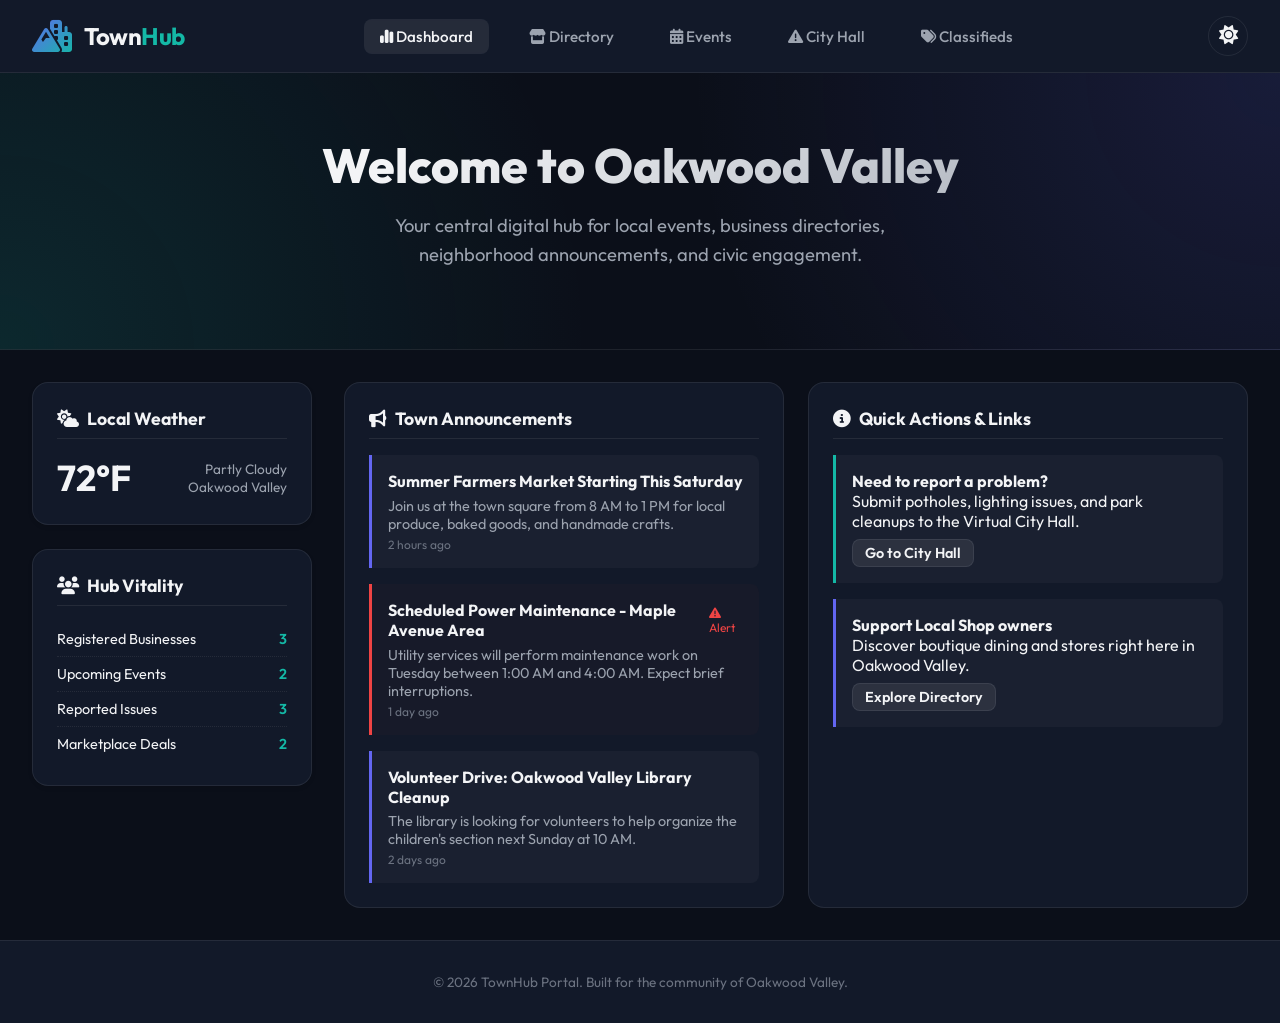
==== townhub/index.html @ d5a34a85 "Create TownHub web project" ====
<!DOCTYPE html>
<html lang="en" data-theme="dark">
<head>
    <meta charset="UTF-8">
    <meta name="viewport" content="width=device-width, initial-scale=1.0">
    <title>TownHub - Connected Community Portal</title>
    <link rel="stylesheet" href="style.css">
    <!-- FontAwesome Icons for modern aesthetic -->
    <link rel="stylesheet" href="https://cdnjs.cloudflare.com/ajax/libs/font-awesome/6.4.0/css/all.min.css">
</head>
<body>

    <!-- Header Navigation -->
    <header>
        <div class="header-container">
            <a href="#" class="logo-section">
                <div class="logo-icon"><i class="fa-solid fa-mountain-city"></i></div>
                <div class="logo-text">Town<span>Hub</span></div>
            </a>
            
            <nav id="main-nav">
                <a class="nav-link active" data-view="dashboard"><i class="fa-solid fa-chart-simple"></i> Dashboard</a>
                <a class="nav-link" data-view="directory"><i class="fa-solid fa-store"></i> Directory</a>
                <a class="nav-link" data-view="events"><i class="fa-solid fa-calendar-days"></i> Events</a>
                <a class="nav-link" data-view="issues"><i class="fa-solid fa-triangle-exclamation"></i> City Hall</a>
                <a class="nav-link" data-view="marketplace"><i class="fa-solid fa-tags"></i> Classifieds</a>
            </nav>

            <div class="header-actions">
                <button class="theme-toggle" id="theme-toggle-btn" aria-label="Toggle Theme">
                    <i class="fa-solid fa-sun"></i>
                </button>
            </div>
        </div>
    </header>

    <!-- Hero Section -->
    <section class="hero-section">
        <h1 class="hero-title" id="hero-welcome">Welcome to Oakwood Valley</h1>
        <p class="hero-subtitle">Your central digital hub for local events, business directories, neighborhood announcements, and civic engagement.</p>
    </section>

    <!-- Main Container -->
    <main class="main-container">
        <!-- Sidebar Widgets -->
        <aside class="sidebar">
            <!-- Weather Widget -->
            <div class="widget">
                <h3 class="widget-title"><i class="fa-solid fa-cloud-sun"></i> Local Weather</h3>
                <div class="weather-info">
                    <div class="weather-temp" id="weather-temp">72°F</div>
                    <div class="weather-details">
                        <div id="weather-cond">Partly Cloudy</div>
                        <div>Oakwood Valley</div>
                    </div>
                </div>
            </div>

            <!-- Community Stats Widget -->
            <div class="widget">
                <h3 class="widget-title"><i class="fa-solid fa-users"></i> Hub Vitality</h3>
                <div class="stat-item">
                    <span>Registered Businesses</span>
                    <span class="stat-value" id="stat-businesses">0</span>
                </div>
                <div class="stat-item">
                    <span>Upcoming Events</span>
                    <span class="stat-value" id="stat-events">0</span>
                </div>
                <div class="stat-item">
                    <span>Reported Issues</span>
                    <span class="stat-value" id="stat-issues">0</span>
                </div>
                <div class="stat-item">
                    <span>Marketplace Deals</span>
                    <span class="stat-value" id="stat-marketplace">0</span>
                </div>
            </div>
        </aside>

        <!-- Main Content Area -->
        <section class="content-area">

            <!-- 1. DASHBOARD VIEW -->
            <div id="dashboard-view" class="view-section active">
                <div class="dashboard-grid">
                    <div class="dashboard-card">
                        <h3 class="widget-title"><i class="fa-solid fa-bullhorn"></i> Town Announcements</h3>
                        <div class="announcement-list" id="announcements-list">
                            <!-- Announcements dynamically rendered here -->
                        </div>
                    </div>
                    
                    <div class="dashboard-card">
                        <h3 class="widget-title"><i class="fa-solid fa-circle-info"></i> Quick Actions & Links</h3>
                        <div class="announcement-list">
                            <div class="announcement-item" style="border-left-color: var(--accent-teal);">
                                <strong>Need to report a problem?</strong>
                                <p>Submit potholes, lighting issues, and park cleanups to the Virtual City Hall.</p>
                                <button class="btn btn-secondary btn-sm nav-link" data-view="issues" style="margin-top: 0.5rem; padding: 0.25rem 0.75rem;">Go to City Hall</button>
                            </div>
                            <div class="announcement-item" style="border-left-color: var(--primary);">
                                <strong>Support Local Shop owners</strong>
                                <p>Discover boutique dining and stores right here in Oakwood Valley.</p>
                                <button class="btn btn-secondary btn-sm nav-link" data-view="directory" style="margin-top: 0.5rem; padding: 0.25rem 0.75rem;">Explore Directory</button>
                            </div>
                        </div>
                    </div>
                </div>
            </div>

            <!-- 2. DIRECTORY VIEW -->
            <div id="directory-view" class="view-section">
                <div class="filter-bar">
                    <div class="search-input-wrapper">
                        <i class="fa-solid fa-magnifying-glass search-icon"></i>
                        <input type="text" class="search-input" id="directory-search" placeholder="Search businesses, shops, restaurants...">
                    </div>
                    <button class="btn btn-primary" id="btn-add-business"><i class="fa-solid fa-plus"></i> Register Business</button>
                </div>
                <div class="cards-grid" id="directory-grid">
                    <!-- Directory cards dynamically rendered here -->
                </div>
            </div>

            <!-- 3. EVENTS VIEW -->
            <div id="events-view" class="view-section">
                <div class="filter-bar">
                    <div class="search-input-wrapper">
                        <i class="fa-solid fa-magnifying-glass search-icon"></i>
                        <input type="text" class="search-input" id="events-search" placeholder="Search upcoming local events...">
                    </div>
                    <button class="btn btn-primary" id="btn-host-event"><i class="fa-solid fa-plus"></i> Host Event</button>
                </div>
                <div class="cards-grid" id="events-grid">
                    <!-- Event cards dynamically rendered here -->
                </div>
            </div>

            <!-- 4. CIVIC ISSUES VIEW (CITY HALL) -->
            <div id="issues-view" class="view-section">
                <div class="filter-bar">
                    <div class="filter-tabs" id="issues-filter-tabs">
                        <button class="filter-tab active" data-filter="all">All Issues</button>
                        <button class="filter-tab" data-filter="open">Open</button>
                        <button class="filter-tab" data-filter="review">Under Review</button>
                        <button class="filter-tab" data-filter="resolved">Resolved</button>
                    </div>
                    <button class="btn btn-primary" id="btn-report-issue"><i class="fa-solid fa-triangle-exclamation"></i> Report Issue</button>
                </div>
                <div class="cards-grid" id="issues-grid">
                    <!-- Issue cards dynamically rendered here -->
                </div>
            </div>

            <!-- 5. MARKETPLACE VIEW -->
            <div id="marketplace-view" class="view-section">
                <div class="filter-bar">
                    <div class="search-input-wrapper">
                        <i class="fa-solid fa-magnifying-glass search-icon"></i>
                        <input type="text" class="search-input" id="marketplace-search" placeholder="Search classifieds & deals...">
                    </div>
                    <button class="btn btn-primary" id="btn-add-item"><i class="fa-solid fa-plus"></i> Post Classified</button>
                </div>
                <div class="cards-grid" id="marketplace-grid">
                    <!-- Marketplace cards dynamically rendered here -->
                </div>
            </div>

        </section>
    </main>

    <!-- FOOTER -->
    <footer>
        <p>&copy; 2026 TownHub Portal. Built for the community of Oakwood Valley.</p>
    </footer>

    <!-- MODAL 1: REGISTER BUSINESS -->
    <div class="modal-overlay" id="modal-business">
        <div class="modal-content">
            <div class="modal-header">
                <h2>Register Local Business</h2>
                <button class="modal-close" data-close="modal-business">&times;</button>
            </div>
            <form id="form-business">
                <div class="form-group">
                    <label class="form-label">Business Name</label>
                    <input type="text" class="form-control" name="name" required placeholder="e.g. Oakwood Brews">
                </div>
                <div class="form-group">
                    <label class="form-label">Category</label>
                    <input type="text" class="form-control" name="category" required placeholder="e.g. Dining, Shopping, Automotive">
                </div>
                <div class="form-group">
                    <label class="form-label">Description</label>
                    <textarea class="form-control" name="desc" required placeholder="Short bio of your business..."></textarea>
                </div>
                <div class="form-group">
                    <label class="form-label">Contact / Address</label>
                    <input type="text" class="form-control" name="contact" required placeholder="e.g. 104 Main St or (555) 123-4567">
                </div>
                <button type="submit" class="btn btn-primary" style="width: 100%;">Register</button>
            </form>
        </div>
    </div>

    <!-- MODAL 2: HOST EVENT -->
    <div class="modal-overlay" id="modal-event">
        <div class="modal-content">
            <div class="modal-header">
                <h2>Host Community Event</h2>
                <button class="modal-close" data-close="modal-event">&times;</button>
            </div>
            <form id="form-event">
                <div class="form-group">
                    <label class="form-label">Event Title</label>
                    <input type="text" class="form-control" name="title" required placeholder="e.g. Farmers Market Saturday">
                </div>
                <div class="form-group">
                    <label class="form-label">Date & Time</label>
                    <input type="text" class="form-control" name="date" required placeholder="e.g. July 5th, 9:00 AM">
                </div>
                <div class="form-group">
                    <label class="form-label">Location</label>
                    <input type="text" class="form-control" name="location" required placeholder="e.g. Community Park Center">
                </div>
                <div class="form-group">
                    <label class="form-label">Description</label>
                    <textarea class="form-control" name="desc" required placeholder="Detail the event activities..."></textarea>
                </div>
                <button type="submit" class="btn btn-primary" style="width: 100%;">Create Event</button>
            </form>
        </div>
    </div>

    <!-- MODAL 3: REPORT ISSUE -->
    <div class="modal-overlay" id="modal-issue">
        <div class="modal-content">
            <div class="modal-header">
                <h2>Virtual Civic Desk</h2>
                <button class="modal-close" data-close="modal-issue">&times;</button>
            </div>
            <form id="form-issue">
                <div class="form-group">
                    <label class="form-label">Issue Title</label>
                    <input type="text" class="form-control" name="title" required placeholder="e.g. Broken streetlight on Spruce St">
                </div>
                <div class="form-group">
                    <label class="form-label">Location / Address</label>
                    <input type="text" class="form-control" name="location" required placeholder="e.g. Corner of Elm and 4th">
                </div>
                <div class="form-group">
                    <label class="form-label">Details / Description</label>
                    <textarea class="form-control" name="desc" required placeholder="Provide detail to help city workers address it..."></textarea>
                </div>
                <button type="submit" class="btn btn-primary" style="width: 100%;">Submit Report</button>
            </form>
        </div>
    </div>

    <!-- MODAL 4: POST CLASSIFIED -->
    <div class="modal-overlay" id="modal-item">
        <div class="modal-content">
            <div class="modal-header">
                <h2>Post to Classifieds</h2>
                <button class="modal-close" data-close="modal-item">&times;</button>
            </div>
            <form id="form-item">
                <div class="form-group">
                    <label class="form-label">Item / Deal Title</label>
                    <input type="text" class="form-control" name="title" required placeholder="e.g. Moving Sale: Solid Oak Dining Table">
                </div>
                <div class="form-group">
                    <label class="form-label">Price / Offer</label>
                    <input type="text" class="form-control" name="price" required placeholder="e.g. $150 or Free">
                </div>
                <div class="form-group">
                    <label class="form-label">Description</label>
                    <textarea class="form-control" name="desc" required placeholder="Condition, dimensions, or details..."></textarea>
                </div>
                <div class="form-group">
                    <label class="form-label">Seller Contact</label>
                    <input type="text" class="form-control" name="contact" required placeholder="e.g. Call/Text 555-9876">
                </div>
                <button type="submit" class="btn btn-primary" style="width: 100%;">Publish Listing</button>
            </form>
        </div>
    </div>

    <!-- Core App Logic -->
    <script src="app.js"></script>
</body>
</html>
---- townhub/style.css ----
@import url('https://fonts.googleapis.com/css2?family=Outfit:wght@300;400;500;600;700;800&display=swap');

:root {
    --font-sans: 'Outfit', -apple-system, BlinkMacSystemFont, "Segoe UI", Roboto, sans-serif;
    
    /* Dark Theme Variables (Default) */
    --bg-base: #0b0f19;
    --bg-surface: rgba(22, 30, 49, 0.7);
    --bg-surface-opaque: #161e31;
    --bg-surface-hover: rgba(30, 41, 67, 0.8);
    --border-color: rgba(255, 255, 255, 0.08);
    --border-color-focus: rgba(99, 102, 241, 0.4);
    
    --text-primary: #f3f4f6;
    --text-secondary: #9ca3af;
    --text-muted: #6b7280;
    
    --primary: #6366f1;
    --primary-hover: #4f46e5;
    --primary-glow: rgba(99, 102, 241, 0.15);
    
    --accent-teal: #14b8a6;
    --accent-teal-glow: rgba(20, 184, 166, 0.15);
    
    --accent-pink: #ec4899;
    
    --danger: #ef4444;
    --success: #10b981;
    --warning: #f59e0b;
    
    --shadow-sm: 0 2px 4px rgba(0, 0, 0, 0.1);
    --shadow-md: 0 10px 15px -3px rgba(0, 0, 0, 0.3), 0 4px 6px -4px rgba(0, 0, 0, 0.3);
    --shadow-lg: 0 20px 25px -5px rgba(0, 0, 0, 0.5), 0 8px 10px -6px rgba(0, 0, 0, 0.5);
    --glass-blur: blur(12px);
    
    --radius-sm: 8px;
    --radius-md: 16px;
    --radius-lg: 24px;
    --radius-xl: 32px;
}

[data-theme="light"] {
    /* Light Theme Variables */
    --bg-base: #f8fafc;
    --bg-surface: rgba(255, 255, 255, 0.75);
    --bg-surface-opaque: #ffffff;
    --bg-surface-hover: rgba(241, 245, 249, 0.9);
    --border-color: rgba(0, 0, 0, 0.06);
    --border-color-focus: rgba(99, 102, 241, 0.3);
    
    --text-primary: #0f172a;
    --text-secondary: #475569;
    --text-muted: #94a3b8;
    
    --primary: #4f46e5;
    --primary-hover: #3730a3;
    --primary-glow: rgba(79, 70, 229, 0.1);
    
    --accent-teal: #0d9488;
    --accent-teal-glow: rgba(13, 148, 136, 0.1);
    
    --border-color: rgba(0, 0, 0, 0.08);
    --shadow-sm: 0 1px 2px rgba(0, 0, 0, 0.05);
    --shadow-md: 0 8px 16px -2px rgba(0, 0, 0, 0.06), 0 2px 4px -1px rgba(0, 0, 0, 0.04);
    --shadow-lg: 0 20px 24px -4px rgba(0, 0, 0, 0.08), 0 4px 6px -2px rgba(0, 0, 0, 0.03);
}

/* Reset & Basics */
* {
    box-sizing: border-box;
    margin: 0;
    padding: 0;
    font-family: var(--font-sans);
    scrollbar-width: thin;
    scrollbar-color: var(--border-color) transparent;
}

body {
    background-color: var(--bg-base);
    color: var(--text-primary);
    min-height: 100vh;
    overflow-x: hidden;
    transition: background-color 0.3s ease, color 0.3s ease;
    display: flex;
    flex-direction: column;
}

/* Custom Scrollbar */
::-webkit-scrollbar {
    width: 8px;
    height: 8px;
}
::-webkit-scrollbar-track {
    background: transparent;
}
::-webkit-scrollbar-thumb {
    background: var(--border-color);
    border-radius: 4px;
}
::-webkit-scrollbar-thumb:hover {
    background: var(--text-muted);
}

/* Header & Navigation */
header {
    background: var(--bg-surface);
    backdrop-filter: var(--glass-blur);
    -webkit-backdrop-filter: var(--glass-blur);
    border-bottom: 1px solid var(--border-color);
    position: sticky;
    top: 0;
    z-index: 100;
    transition: background 0.3s ease, border 0.3s ease;
}

.header-container {
    max-width: 1400px;
    margin: 0 auto;
    padding: 1rem 2rem;
    display: flex;
    justify-content: space-between;
    align-items: center;
}

.logo-section {
    display: flex;
    align-items: center;
    gap: 0.75rem;
    text-decoration: none;
}

.logo-icon {
    font-size: 2rem;
    background: linear-gradient(135deg, var(--primary), var(--accent-teal));
    -webkit-background-clip: text;
    -webkit-text-fill-color: transparent;
    font-weight: 800;
}

.logo-text {
    font-size: 1.5rem;
    font-weight: 700;
    color: var(--text-primary);
    letter-spacing: -0.5px;
}

.logo-text span {
    color: var(--accent-teal);
}

nav {
    display: flex;
    align-items: center;
    gap: 1.5rem;
}

nav a {
    color: var(--text-secondary);
    text-decoration: none;
    font-weight: 500;
    font-size: 0.95rem;
    padding: 0.5rem 1rem;
    border-radius: var(--radius-sm);
    transition: all 0.2s ease;
    cursor: pointer;
}

nav a:hover, nav a.active {
    color: var(--text-primary);
    background: var(--border-color);
}

.header-actions {
    display: flex;
    align-items: center;
    gap: 1rem;
}

/* Buttons */
.btn {
    display: inline-flex;
    align-items: center;
    justify-content: center;
    gap: 0.5rem;
    padding: 0.625rem 1.25rem;
    border-radius: var(--radius-sm);
    font-size: 0.9rem;
    font-weight: 600;
    cursor: pointer;
    border: none;
    transition: all 0.2s cubic-bezier(0.4, 0, 0.2, 1);
    text-decoration: none;
}

.btn-primary {
    background: var(--primary);
    color: #ffffff;
}

.btn-primary:hover {
    background: var(--primary-hover);
    transform: translateY(-1px);
    box-shadow: 0 4px 12px var(--primary-glow);
}

.btn-secondary {
    background: var(--border-color);
    color: var(--text-primary);
    border: 1px solid var(--border-color);
}

.btn-secondary:hover {
    background: var(--bg-surface-hover);
}

.theme-toggle {
    background: none;
    border: 1px solid var(--border-color);
    color: var(--text-primary);
    width: 40px;
    height: 40px;
    border-radius: 50%;
    cursor: pointer;
    display: flex;
    align-items: center;
    justify-content: center;
    transition: all 0.2s;
    font-size: 1.2rem;
}

.theme-toggle:hover {
    background: var(--border-color);
    transform: rotate(15deg);
}

/* App Hero / Landing Banner */
.hero-section {
    position: relative;
    padding: 4rem 2rem 3rem;
    text-align: center;
    background: radial-gradient(circle at top right, var(--primary-glow), transparent 45%),
                radial-gradient(circle at bottom left, var(--accent-teal-glow), transparent 45%);
    border-bottom: 1px solid var(--border-color);
}

.hero-title {
    font-size: 3rem;
    font-weight: 800;
    line-height: 1.2;
    margin-bottom: 1rem;
    background: linear-gradient(135deg, var(--text-primary) 30%, var(--text-secondary));
    -webkit-background-clip: text;
    -webkit-text-fill-color: transparent;
}

.hero-subtitle {
    font-size: 1.15rem;
    color: var(--text-secondary);
    max-width: 600px;
    margin: 0 auto 2rem;
    line-height: 1.6;
}

/* Main Layout Grid */
.main-container {
    max-width: 1400px;
    margin: 0 auto;
    padding: 2rem;
    width: 100%;
    flex: 1;
    display: grid;
    grid-template-columns: 280px 1fr;
    gap: 2rem;
}

/* Sidebar Widgets */
.sidebar {
    display: flex;
    flex-direction: column;
    gap: 1.5rem;
}

.widget {
    background: var(--bg-surface);
    backdrop-filter: var(--glass-blur);
    -webkit-backdrop-filter: var(--glass-blur);
    border: 1px solid var(--border-color);
    border-radius: var(--radius-md);
    padding: 1.5rem;
    box-shadow: var(--shadow-sm);
}

.widget-title {
    font-size: 1.1rem;
    font-weight: 700;
    margin-bottom: 1rem;
    display: flex;
    align-items: center;
    gap: 0.5rem;
    border-bottom: 1px solid var(--border-color);
    padding-bottom: 0.5rem;
}

/* Weather Widget */
.weather-info {
    display: flex;
    align-items: center;
    justify-content: space-between;
    margin-top: 0.5rem;
}

.weather-temp {
    font-size: 2.25rem;
    font-weight: 700;
}

.weather-details {
    text-align: right;
    font-size: 0.85rem;
    color: var(--text-secondary);
}

/* Stats Widget */
.stat-item {
    display: flex;
    justify-content: space-between;
    align-items: center;
    padding: 0.5rem 0;
    font-size: 0.9rem;
    border-bottom: 1px dotted var(--border-color);
}
.stat-item:last-child {
    border-bottom: none;
}
.stat-value {
    font-weight: 600;
    color: var(--accent-teal);
}

/* Content Area */
.content-area {
    display: flex;
    flex-direction: column;
    gap: 2rem;
}

/* View Sections */
.view-section {
    display: none;
    animation: fadeIn 0.4s cubic-bezier(0.16, 1, 0.3, 1) forwards;
}

.view-section.active {
    display: block;
}

@keyframes fadeIn {
    from {
        opacity: 0;
        transform: translateY(10px);
    }
    to {
        opacity: 1;
        transform: translateY(0);
    }
}

/* Search and Filters Bar */
.filter-bar {
    display: flex;
    flex-wrap: wrap;
    gap: 1rem;
    margin-bottom: 1.5rem;
    align-items: center;
    justify-content: space-between;
    background: var(--bg-surface);
    padding: 1rem;
    border-radius: var(--radius-md);
    border: 1px solid var(--border-color);
}

.search-input-wrapper {
    position: relative;
    flex: 1;
    min-width: 250px;
}

.search-input {
    width: 100%;
    padding: 0.625rem 1rem 0.625rem 2.5rem;
    background: rgba(0, 0, 0, 0.15);
    border: 1px solid var(--border-color);
    border-radius: var(--radius-sm);
    color: var(--text-primary);
    font-size: 0.9rem;
    transition: all 0.2s;
}

.search-input:focus {
    outline: none;
    border-color: var(--primary);
    box-shadow: 0 0 0 2px var(--primary-glow);
}

.search-icon {
    position: absolute;
    left: 0.75rem;
    top: 50%;
    transform: translateY(-50%);
    color: var(--text-secondary);
    font-size: 1rem;
}

.filter-tabs {
    display: flex;
    gap: 0.5rem;
}

.filter-tab {
    padding: 0.5rem 1rem;
    background: transparent;
    border: 1px solid var(--border-color);
    border-radius: var(--radius-sm);
    color: var(--text-secondary);
    font-size: 0.85rem;
    font-weight: 500;
    cursor: pointer;
    transition: all 0.2s;
}

.filter-tab.active, .filter-tab:hover {
    color: var(--text-primary);
    background: var(--border-color);
    border-color: var(--text-secondary);
}

/* Cards Grid Layout */
.cards-grid {
    display: grid;
    grid-template-columns: repeat(auto-fill, minmax(320px, 1fr));
    gap: 1.5rem;
}

/* Base Card Style */
.card {
    background: var(--bg-surface);
    backdrop-filter: var(--glass-blur);
    -webkit-backdrop-filter: var(--glass-blur);
    border: 1px solid var(--border-color);
    border-radius: var(--radius-md);
    padding: 1.5rem;
    display: flex;
    flex-direction: column;
    gap: 1rem;
    position: relative;
    overflow: hidden;
    transition: all 0.3s cubic-bezier(0.4, 0, 0.2, 1);
    box-shadow: var(--shadow-sm);
}

.card:hover {
    transform: translateY(-4px);
    border-color: var(--border-color-focus);
    box-shadow: var(--shadow-lg);
}

.card-tag {
    position: absolute;
    top: 1rem;
    right: 1rem;
    font-size: 0.75rem;
    font-weight: 700;
    padding: 0.25rem 0.625rem;
    border-radius: 9999px;
    text-transform: uppercase;
}

.card-title {
    font-size: 1.25rem;
    font-weight: 700;
    color: var(--text-primary);
    line-height: 1.3;
    padding-right: 4rem; /* space for tag */
}

.card-desc {
    font-size: 0.925rem;
    color: var(--text-secondary);
    line-height: 1.5;
    flex-grow: 1;
}

.card-meta {
    display: flex;
    justify-content: space-between;
    align-items: center;
    border-top: 1px solid var(--border-color);
    padding-top: 0.75rem;
    margin-top: auto;
    font-size: 0.8rem;
    color: var(--text-muted);
}

.meta-item {
    display: flex;
    align-items: center;
    gap: 0.35rem;
}

/* Event Card Customizations */
.event-date-badge {
    background: var(--primary-glow);
    color: var(--primary);
    border: 1px solid var(--border-color-focus);
}

.rsvp-status {
    font-size: 0.85rem;
    font-weight: 600;
}

.rsvp-status.going {
    color: var(--success);
}

/* Issue Card (City Hall) Customizations */
.status-badge {
    padding: 0.25rem 0.5rem;
    border-radius: var(--radius-sm);
    font-size: 0.75rem;
    font-weight: 600;
}
.status-open {
    background: rgba(239, 68, 68, 0.1);
    color: var(--danger);
}
.status-review {
    background: rgba(245, 158, 11, 0.1);
    color: var(--warning);
}
.status-resolved {
    background: rgba(16, 185, 129, 0.1);
    color: var(--success);
}

/* Forms */
.modal-overlay {
    position: fixed;
    top: 0;
    left: 0;
    width: 100vw;
    height: 100vh;
    background: rgba(0, 0, 0, 0.6);
    backdrop-filter: blur(4px);
    display: none;
    align-items: center;
    justify-content: center;
    z-index: 1000;
    animation: fadeInModal 0.2s ease-out forwards;
}

@keyframes fadeInModal {
    from { opacity: 0; }
    to { opacity: 1; }
}

.modal-content {
    background: var(--bg-surface-opaque);
    border: 1px solid var(--border-color);
    border-radius: var(--radius-lg);
    width: 100%;
    max-width: 500px;
    padding: 2rem;
    box-shadow: var(--shadow-lg);
    position: relative;
    transform: scale(0.95);
    animation: slideUpModal 0.3s cubic-bezier(0.34, 1.56, 0.64, 1) forwards;
}

@keyframes slideUpModal {
    to {
        transform: scale(1);
    }
}

.modal-header {
    display: flex;
    justify-content: space-between;
    align-items: center;
    margin-bottom: 1.5rem;
}

.modal-close {
    background: none;
    border: none;
    color: var(--text-secondary);
    font-size: 1.5rem;
    cursor: pointer;
    transition: color 0.2s;
}

.modal-close:hover {
    color: var(--text-primary);
}

.form-group {
    margin-bottom: 1.25rem;
}

.form-label {
    display: block;
    font-size: 0.85rem;
    font-weight: 600;
    margin-bottom: 0.5rem;
    color: var(--text-secondary);
}

.form-control {
    width: 100%;
    padding: 0.75rem 1rem;
    background: rgba(0, 0, 0, 0.2);
    border: 1px solid var(--border-color);
    border-radius: var(--radius-sm);
    color: var(--text-primary);
    font-size: 0.95rem;
    transition: all 0.2s;
}

.form-control:focus {
    outline: none;
    border-color: var(--primary);
    box-shadow: 0 0 0 2px var(--primary-glow);
}

textarea.form-control {
    resize: vertical;
    min-height: 100px;
}

/* Dashboard Custom Style */
.dashboard-grid {
    display: grid;
    grid-template-columns: 1fr 1fr;
    gap: 1.5rem;
}

@media (max-width: 768px) {
    .dashboard-grid {
        grid-template-columns: 1fr;
    }
}

.dashboard-card {
    background: var(--bg-surface);
    border: 1px solid var(--border-color);
    border-radius: var(--radius-md);
    padding: 1.5rem;
}

.announcement-list {
    display: flex;
    flex-direction: column;
    gap: 1rem;
}

.announcement-item {
    padding: 1rem;
    background: rgba(255, 255, 255, 0.03);
    border-left: 3px solid var(--primary);
    border-radius: 0 var(--radius-sm) var(--radius-sm) 0;
}

.announcement-item.alert {
    border-left-color: var(--danger);
    background: rgba(239, 68, 68, 0.02);
}

.announcement-time {
    font-size: 0.75rem;
    color: var(--text-muted);
    margin-top: 0.25rem;
}

/* Footer */
footer {
    border-top: 1px solid var(--border-color);
    background: var(--bg-surface);
    padding: 2rem;
    text-align: center;
    margin-top: auto;
    font-size: 0.85rem;
    color: var(--text-muted);
}

/* Mobile Responsiveness */
@media (max-width: 1024px) {
    .main-container {
        grid-template-columns: 1fr;
    }
}

@media (max-width: 640px) {
    .header-container {
        flex-direction: column;
        gap: 1rem;
    }
    .hero-title {
        font-size: 2.25rem;
    }
}
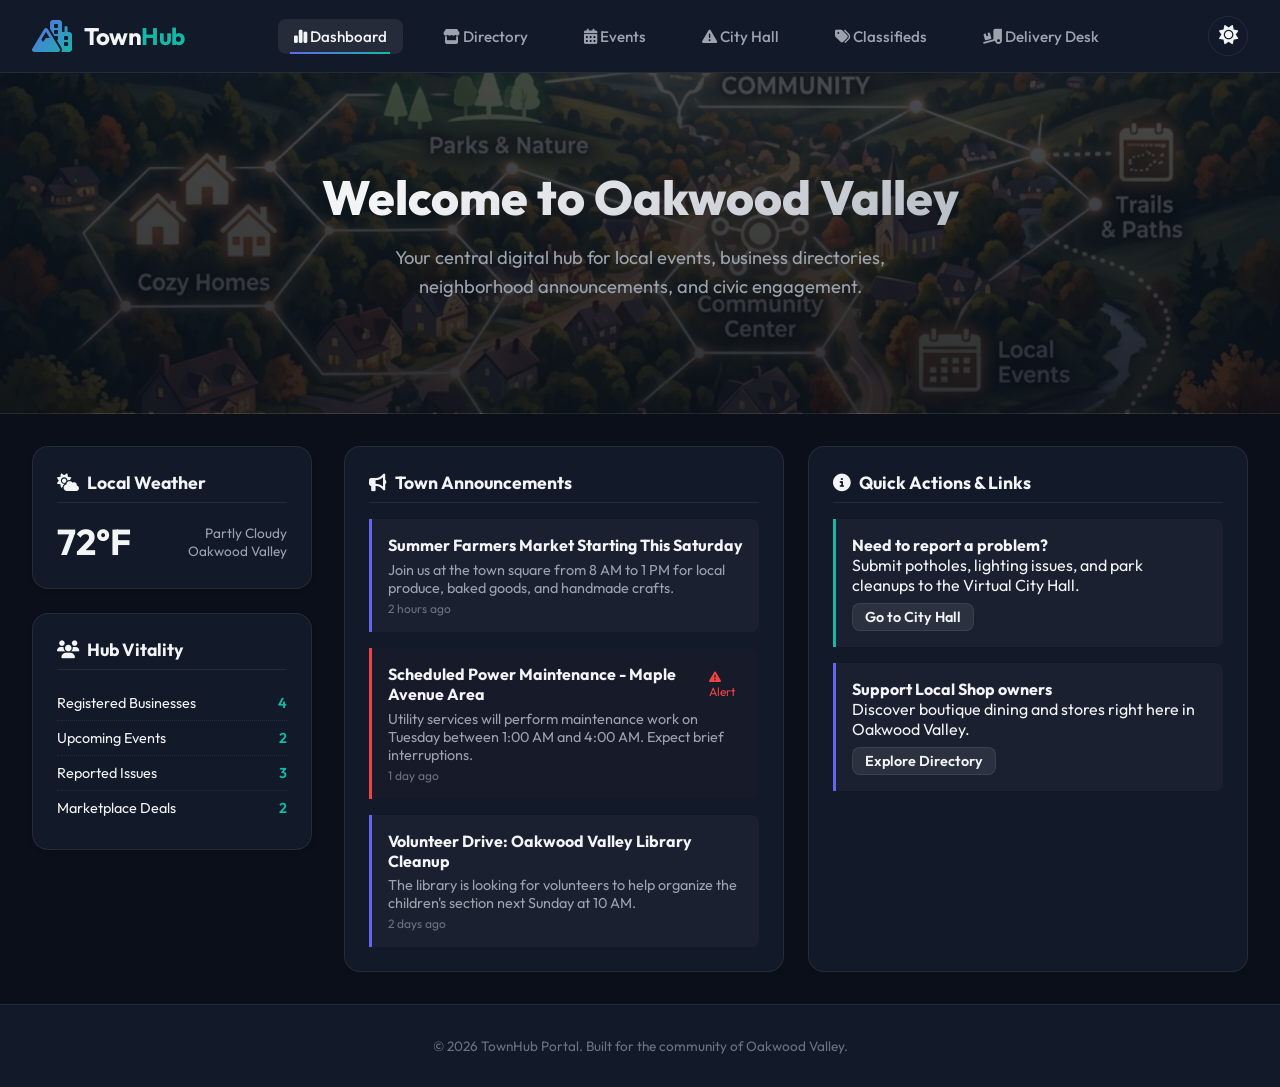
==== commit 395b50bf: "Add interactive delivery desk and custom CSS animations" ====
--- a/townhub/index.html
+++ b/townhub/index.html
@@ -24,6 +24,7 @@
                 <a class="nav-link" data-view="events"><i class="fa-solid fa-calendar-days"></i> Events</a>
                 <a class="nav-link" data-view="issues"><i class="fa-solid fa-triangle-exclamation"></i> City Hall</a>
                 <a class="nav-link" data-view="marketplace"><i class="fa-solid fa-tags"></i> Classifieds</a>
+                <a class="nav-link" data-view="delivery"><i class="fa-solid fa-truck-ramp-box"></i> Delivery Desk</a>
             </nav>
 
             <div class="header-actions">
@@ -167,6 +168,42 @@
                 </div>
             </div>
 
+            <!-- 6. DELIVERY VIEW -->
+            <div id="delivery-view" class="view-section">
+                <div class="dashboard-grid">
+                    <!-- Delivery Booking Form -->
+                    <div class="dashboard-card">
+                        <h3 class="widget-title"><i class="fa-solid fa-paper-plane"></i> Book a Local Courier</h3>
+                        <form id="form-delivery">
+                            <div class="form-group">
+                                <label class="form-label">Pickup Address</label>
+                                <input type="text" class="form-control" name="pickup" required placeholder="e.g. 102 Main Street (Oakwood Brews)">
+                            </div>
+                            <div class="form-group">
+                                <label class="form-label">Dropoff Address</label>
+                                <input type="text" class="form-control" name="dropoff" required placeholder="e.g. 142 Spruce Street">
+                            </div>
+                            <div class="form-group">
+                                <label class="form-label">Package Description & Weight</label>
+                                <input type="text" class="form-control" name="details" required placeholder="e.g. Medium box of hot coffee & donuts, 3 lbs">
+                            </div>
+                            <button type="submit" class="btn btn-primary" style="width: 100%;"><i class="fa-solid fa-truck-fast"></i> Schedule Delivery</button>
+                        </form>
+                    </div>
+
+                    <!-- Delivery Tracker Display -->
+                    <div class="dashboard-card">
+                        <h3 class="widget-title"><i class="fa-solid fa-map-location-dot"></i> Live Tracker Desk</h3>
+                        <div id="delivery-tracker-container">
+                            <div style="text-align: center; padding: 2rem; color: var(--text-secondary);">
+                                <i class="fa-solid fa-truck-bolt fa-3x" style="color: var(--border-color-focus); margin-bottom: 1rem;"></i>
+                                <p>No active delivery requests. Schedule a delivery on the left to see the interactive tracker.</p>
+                            </div>
+                        </div>
+                    </div>
+                </div>
+            </div>
+
         </section>
     </main>
 
--- a/townhub/style.css
+++ b/townhub/style.css
@@ -236,10 +236,10 @@
 /* App Hero / Landing Banner */
 .hero-section {
     position: relative;
-    padding: 4rem 2rem 3rem;
+    padding: 6rem 2rem 5rem;
     text-align: center;
-    background: radial-gradient(circle at top right, var(--primary-glow), transparent 45%),
-                radial-gradient(circle at bottom left, var(--accent-teal-glow), transparent 45%);
+    background: linear-gradient(rgba(11, 15, 25, 0.75), rgba(11, 15, 25, 0.85)), url('images/hero.png') no-repeat center center;
+    background-size: cover;
     border-bottom: 1px solid var(--border-color);
 }
 
@@ -708,3 +708,69 @@
         font-size: 2.25rem;
     }
 }
+
+/* Custom Web Animations & Enhancements */
+.announcement-item.alert {
+    animation: pulseBorder 2.5s infinite ease-in-out;
+}
+
+@keyframes pulseBorder {
+    0%, 100% {
+        border-left-color: var(--danger);
+        box-shadow: 0 0 0 0 rgba(239, 68, 68, 0.1);
+    }
+    50% {
+        border-left-color: var(--accent-pink);
+        box-shadow: 0 0 12px 2px rgba(239, 68, 68, 0.25);
+    }
+}
+
+/* Card hover glow and dynamic scaling */
+.card {
+    transition: transform 0.4s cubic-bezier(0.34, 1.56, 0.64, 1), 
+                box-shadow 0.4s ease, 
+                border-color 0.4s ease;
+}
+
+.card:hover {
+    transform: translateY(-6px) scale(1.02);
+    box-shadow: 0 12px 24px -10px var(--primary-glow), 0 4px 20px 0 rgba(0, 0, 0, 0.15);
+}
+
+/* Smooth Navigation Underline effect */
+nav a {
+    position: relative;
+    overflow: hidden;
+}
+
+nav a::after {
+    content: '';
+    position: absolute;
+    bottom: 0;
+    left: 50%;
+    width: 0;
+    height: 2px;
+    background: linear-gradient(90deg, var(--primary), var(--accent-teal));
+    transition: all 0.3s ease;
+    transform: translateX(-50%);
+}
+
+nav a:hover::after, nav a.active::after {
+    width: 80%;
+}
+
+/* Pulsing rings for icons */
+.fa-beat {
+    animation: fa-beat 1.5s infinite linear;
+}
+
+@keyframes fa-beat {
+    0%, 100% {
+        transform: scale(1);
+    }
+    50% {
+        transform: scale(1.18);
+        filter: drop-shadow(0 0 4px var(--primary));
+    }
+}
+
